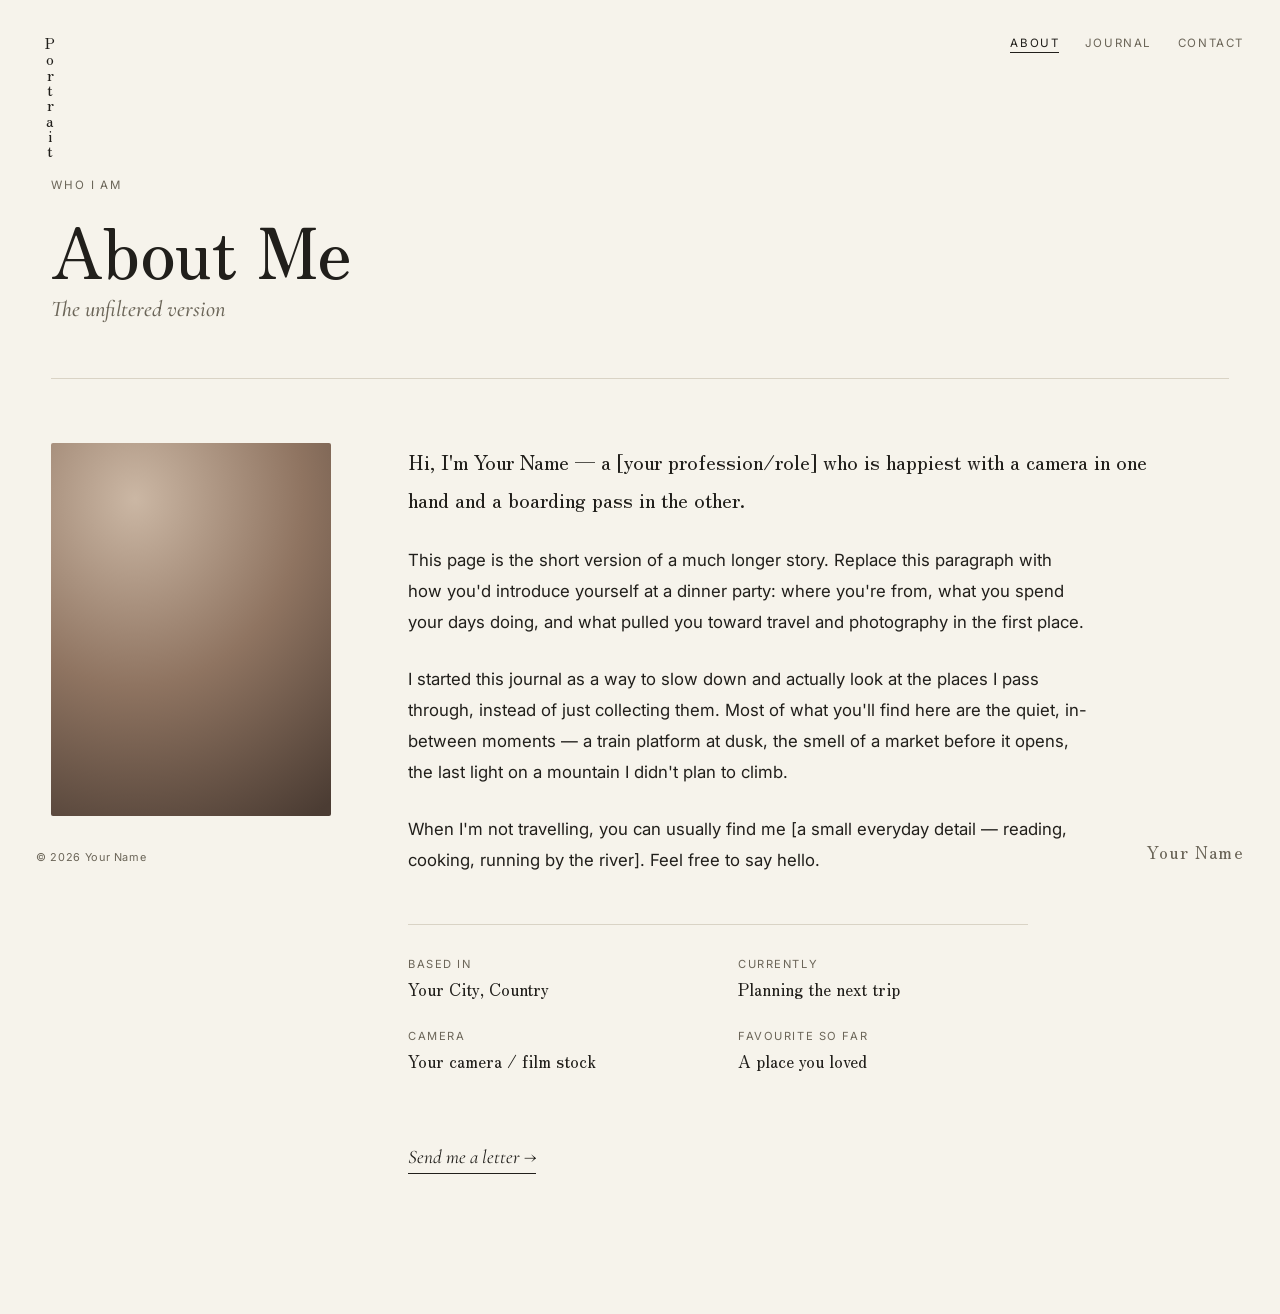
==== about.html @ de886bbc "Upload website file" ====
<!DOCTYPE html>
<html lang="en">
<head>
<meta charset="UTF-8">
<meta name="viewport" content="width=device-width, initial-scale=1.0">
<title>About Me — Your Name</title>
<link rel="stylesheet" href="styles.css">
<style>
  .site-mark span:first-child{ color: var(--ink); }

  .about-body{ padding: 0 0 140px; }

  .about-grid{
    display: grid;
    grid-template-columns: 280px 1fr;
    gap: clamp(32px, 6vw, 80px);
    padding: 0 var(--gap) 0;
  }

  .about-portrait{
    aspect-ratio: 3 / 4;
    border-radius: 2px;
    background-image: radial-gradient(120% 100% at 30% 15%, #cbb7a4 0%, #8f7461 50%, #4b3c33 100%);
    position: sticky;
    top: 140px;
    align-self: start;
  }

  .about-copy p{
    font-size: 1.05rem;
    line-height: 1.85;
    max-width: 62ch;
    color: var(--ink);
    margin: 0 0 26px;
  }
  .about-copy p:first-child{
    font-family: var(--serif);
    font-size: clamp(1.15rem, 1.6vw, 1.3rem);
    color: var(--ink);
  }

  .facts{
    margin-top: 48px;
    display: grid;
    grid-template-columns: repeat(2, minmax(0,1fr));
    gap: 28px 40px;
    max-width: 62ch;
    padding-top: 32px;
    border-top: 1px solid var(--line);
  }
  .facts dt{
    font-size: 0.7rem;
    letter-spacing: 0.14em;
    text-transform: uppercase;
    color: var(--ink-soft);
    margin-bottom: 6px;
  }
  .facts dd{
    margin: 0;
    font-family: var(--serif);
    font-size: 1.05rem;
  }

  .about-cta{
    margin-top: 56px;
    display: inline-flex;
    align-items: center;
    gap: 12px;
    font-family: var(--script);
    font-style: italic;
    font-size: 1.2rem;
    border-bottom: 1px solid var(--ink);
    padding-bottom: 4px;
    transition: color .25s ease, border-color .25s ease;
  }
  .about-cta:hover{ color: var(--accent-dusk); border-color: var(--accent-dusk); }

  @media (max-width: 760px){
    .about-grid{ grid-template-columns: 1fr; }
    .about-portrait{ position: static; max-width: 260px; }
    .facts{ grid-template-columns: 1fr; }
  }
</style>
</head>
<body>

  <div class="site-mark" aria-hidden="true"><span>Portrait</span></div>

  <nav class="top-nav">
    <a href="about.html" aria-current="page">About</a>
    <a href="journal.html">Journal</a>
    <a href="contact.html">Contact</a>
  </nav>

  <header class="page-hero">
    <span class="eyebrow">Who I Am</span>
    <h1>About Me<span class="romaji">The unfiltered version</span></h1>
  </header>

  <hr class="divider">

  <section class="about-body">
    <div class="about-grid" style="margin-top:64px;">
      <div class="about-portrait" role="img" aria-label="Portrait placeholder — replace with your own photo"></div>

      <div class="about-copy">
        <p>Hi, I'm Your Name — a [your profession/role] who is happiest with a camera in one hand and a boarding pass in the other.</p>
        <p>This page is the short version of a much longer story. Replace this paragraph with how you'd introduce yourself at a dinner party: where you're from, what you spend your days doing, and what pulled you toward travel and photography in the first place.</p>
        <p>I started this journal as a way to slow down and actually look at the places I pass through, instead of just collecting them. Most of what you'll find here are the quiet, in-between moments — a train platform at dusk, the smell of a market before it opens, the last light on a mountain I didn't plan to climb.</p>
        <p>When I'm not travelling, you can usually find me [a small everyday detail — reading, cooking, running by the river]. Feel free to say hello.</p>

        <dl class="facts">
          <div>
            <dt>Based in</dt>
            <dd>Your City, Country</dd>
          </div>
          <div>
            <dt>Currently</dt>
            <dd>Planning the next trip</dd>
          </div>
          <div>
            <dt>Camera</dt>
            <dd>Your camera / film stock</dd>
          </div>
          <div>
            <dt>Favourite so far</dt>
            <dd>A place you loved</dd>
          </div>
        </dl>

        <a class="about-cta" href="contact.html">Send me a letter →</a>
      </div>
    </div>
  </section>

  <div class="wordmark">Your&nbsp;Name</div>
  <div class="footnote">&copy; 2026 Your Name</div>

</body>
</html>
---- styles.css ----
@import url('https://fonts.googleapis.com/css2?family=Cormorant+Garamond:ital,wght@0,400;0,500;1,400;1,500&family=Zen+Old+Mincho:wght@400;500;700&family=Inter:wght@400;500;600&display=swap');

/* ---------- Tokens ---------- */
:root{
  --paper: #F6F3EB;
  --paper-deep: #EFEADC;
  --ink: #211F1B;
  --ink-soft: #6B6558;
  --line: #D9D3C5;
  --accent-dusk: #4C5B6B;   /* twilight sky, used for links / hover states */
  --accent-stamp: #A13D2E;  /* postmark ink, used sparingly */
  --shadow: rgba(33,31,27,0.10);

  --serif: "Zen Old Mincho", serif;
  --script: "Cormorant Garamond", serif;
  --sans: "Inter", sans-serif;

  --gap: clamp(24px, 4vw, 64px);
}

*{ box-sizing: border-box; }
html{ scroll-behavior: smooth; }

body{
  margin:0;
  background: var(--paper);
  color: var(--ink);
  font-family: var(--sans);
  -webkit-font-smoothing: antialiased;
}

a{ color: inherit; text-decoration: none; }

::selection{ background: var(--accent-dusk); color: var(--paper); }

/* ---------- Site chrome (shared on inner pages) ---------- */
.site-mark{
  position: fixed;
  top: clamp(20px, 3vw, 36px);
  left: clamp(20px, 3vw, 36px);
  font-family: var(--serif);
  font-size: 0.95rem;
  line-height: 1.7;
  letter-spacing: 0.02em;
  z-index: 40;
  writing-mode: vertical-rl;
  text-orientation: upright;
}

.site-mark span{ display:block; }

.top-nav{
  position: fixed;
  top: clamp(20px, 3vw, 36px);
  right: clamp(20px, 3vw, 36px);
  z-index: 40;
  display: flex;
  gap: clamp(16px, 2vw, 32px);
  font-family: var(--sans);
  font-size: 0.72rem;
  letter-spacing: 0.14em;
  text-transform: uppercase;
}

.top-nav a{
  color: var(--ink-soft);
  border-bottom: 1px solid transparent;
  padding-bottom: 2px;
  transition: color .25s ease, border-color .25s ease;
}
.top-nav a:hover,
.top-nav a[aria-current="page"]{
  color: var(--ink);
  border-color: var(--ink);
}

.wordmark{
  position: fixed;
  bottom: clamp(20px, 3vw, 36px);
  right: clamp(20px, 3vw, 36px);
  font-family: var(--serif);
  font-size: 1.1rem;
  letter-spacing: 0.08em;
  z-index: 40;
  color: var(--ink-soft);
}

.footnote{
  position: fixed;
  bottom: clamp(20px, 3vw, 36px);
  left: clamp(20px, 3vw, 36px);
  font-size: 0.68rem;
  letter-spacing: 0.06em;
  color: var(--ink-soft);
  z-index: 40;
}

/* ---------- Postmark signature element ---------- */
.postmark{
  --size: 108px;
  position: relative;
  width: var(--size);
  height: var(--size);
  border-radius: 50%;
  border: 1px solid var(--accent-stamp);
  display: flex;
  align-items: center;
  justify-content: center;
  color: var(--accent-stamp);
  flex-shrink: 0;
  opacity: 0.85;
}
.postmark::before{
  content: "";
  position: absolute;
  inset: 6px;
  border: 1px solid var(--accent-stamp);
  border-radius: 50%;
  opacity: 0.6;
}
.postmark-text{
  font-family: var(--sans);
  font-size: 0.56rem;
  letter-spacing: 0.12em;
  text-align: center;
  line-height: 1.5;
  text-transform: uppercase;
}
.postmark-date{
  font-family: var(--script);
  font-style: italic;
  font-size: 0.95rem;
  display: block;
}

@keyframes stamp-in{
  0%{ transform: scale(1.6) rotate(-14deg); opacity: 0; }
  60%{ transform: scale(0.94) rotate(-4deg); opacity: 1; }
  100%{ transform: scale(1) rotate(-6deg); opacity: 0.85; }
}
.postmark{ animation: stamp-in 0.9s cubic-bezier(.2,.7,.3,1) both; animation-delay: .3s; }

@media (prefers-reduced-motion: reduce){
  .postmark{ animation: none; }
  *{ scroll-behavior: auto !important; }
}

/* ---------- Utility ---------- */
.eyebrow{
  font-family: var(--sans);
  font-size: 0.72rem;
  letter-spacing: 0.16em;
  text-transform: uppercase;
  color: var(--ink-soft);
}

.rule{
  width: 1px;
  height: 100%;
  background: var(--line);
}

.container{
  max-width: 1120px;
  margin: 0 auto;
  padding: 0 var(--gap);
}

/* ---------- Inner-page hero ---------- */
.page-hero{
  min-height: 42vh;
  display: flex;
  flex-direction: column;
  justify-content: flex-end;
  padding: 160px var(--gap) 56px;
}
.page-hero .eyebrow{ margin-bottom: 18px; }
.page-hero h1{
  font-family: var(--serif);
  font-weight: 500;
  font-size: clamp(2.4rem, 6vw, 4.4rem);
  margin: 0;
  line-height: 1.1;
}
.page-hero .romaji{
  font-family: var(--script);
  font-style: italic;
  color: var(--ink-soft);
  font-size: clamp(1.1rem, 2vw, 1.4rem);
  margin-top: 10px;
  display: block;
}

hr.divider{
  border: none;
  border-top: 1px solid var(--line);
  margin: 0 var(--gap);
}

/* ---------- Single journal entry ---------- */
.entry-hero{
  height: 62vh;
  min-height: 380px;
  background-size: cover;
  background-position: center;
  position: relative;
  display: flex;
  align-items: flex-end;
}
.entry-hero::after{
  content:"";
  position: absolute;
  inset:0;
  background: linear-gradient(180deg, rgba(33,31,27,0.05) 40%, rgba(33,31,27,0.6) 100%);
}
.entry-hero-content{
  position: relative;
  z-index: 2;
  padding: 48px var(--gap) 44px;
  color: var(--paper);
}
.entry-hero-content .eyebrow{ color: rgba(246,243,235,0.75); }
.entry-hero-content h1{
  font-family: var(--serif);
  font-weight: 500;
  font-size: clamp(2rem, 5vw, 3.4rem);
  margin: 10px 0 8px;
}
.entry-hero-content .romaji{
  font-family: var(--script);
  font-style: italic;
  color: rgba(246,243,235,0.85);
}

.entry-article{
  max-width: 68ch;
  margin: 64px auto 0;
  padding: 0 var(--gap) 140px;
}
.entry-article p{
  font-size: 1.05rem;
  line-height: 1.9;
  margin: 0 0 26px;
}
.entry-article p:first-of-type::first-letter{
  font-family: var(--serif);
  font-size: 3.2rem;
  float: left;
  line-height: 0.8;
  padding: 6px 8px 0 0;
  color: var(--accent-dusk);
}
.entry-article figure{
  margin: 44px 0;
}
.entry-article .figure-block{
  aspect-ratio: 16/10;
  background-size: cover;
  background-position: center;
  border-radius: 2px;
}
.entry-article figcaption{
  margin-top: 10px;
  font-size: 0.78rem;
  color: var(--ink-soft);
  letter-spacing: 0.02em;
}

.entry-back{
  display: inline-flex;
  align-items: center;
  gap: 8px;
  margin-top: 24px;
  font-family: var(--script);
  font-style: italic;
  font-size: 1.05rem;
  border-bottom: 1px solid var(--ink);
  padding-bottom: 3px;
  transition: color .25s ease, border-color .25s ease;
}
.entry-back:hover{ color: var(--accent-dusk); border-color: var(--accent-dusk); }
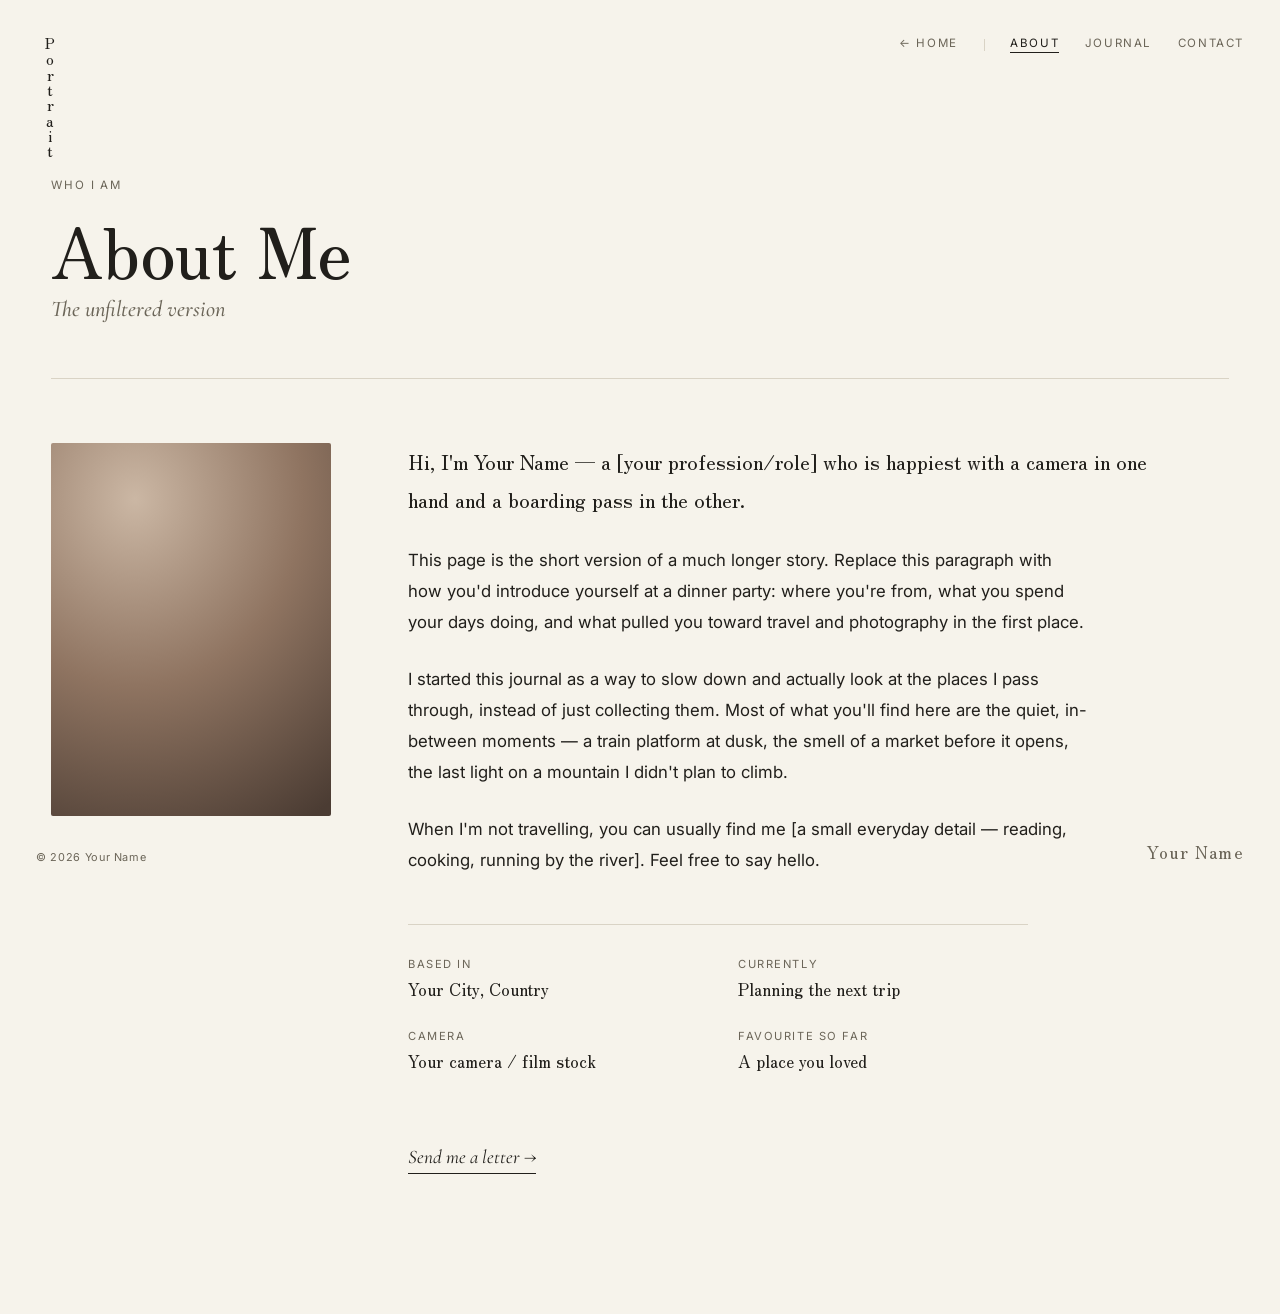
==== commit 4b6af2d5: "Add files via upload" ====
--- a/about.html
+++ b/about.html
@@ -87,6 +87,8 @@
   <div class="site-mark" aria-hidden="true"><span>Portrait</span></div>
 
   <nav class="top-nav">
+    <a href="index.html">← Home</a>
+    <span class="nav-divider"></span>
     <a href="about.html" aria-current="page">About</a>
     <a href="journal.html">Journal</a>
     <a href="contact.html">Contact</a>
--- a/styles.css
+++ b/styles.css
@@ -73,6 +73,12 @@
   color: var(--ink);
   border-color: var(--ink);
 }
+.top-nav .nav-divider{
+  width: 1px;
+  height: 12px;
+  background: var(--line);
+  align-self: center;
+}
 
 .wordmark{
   position: fixed;
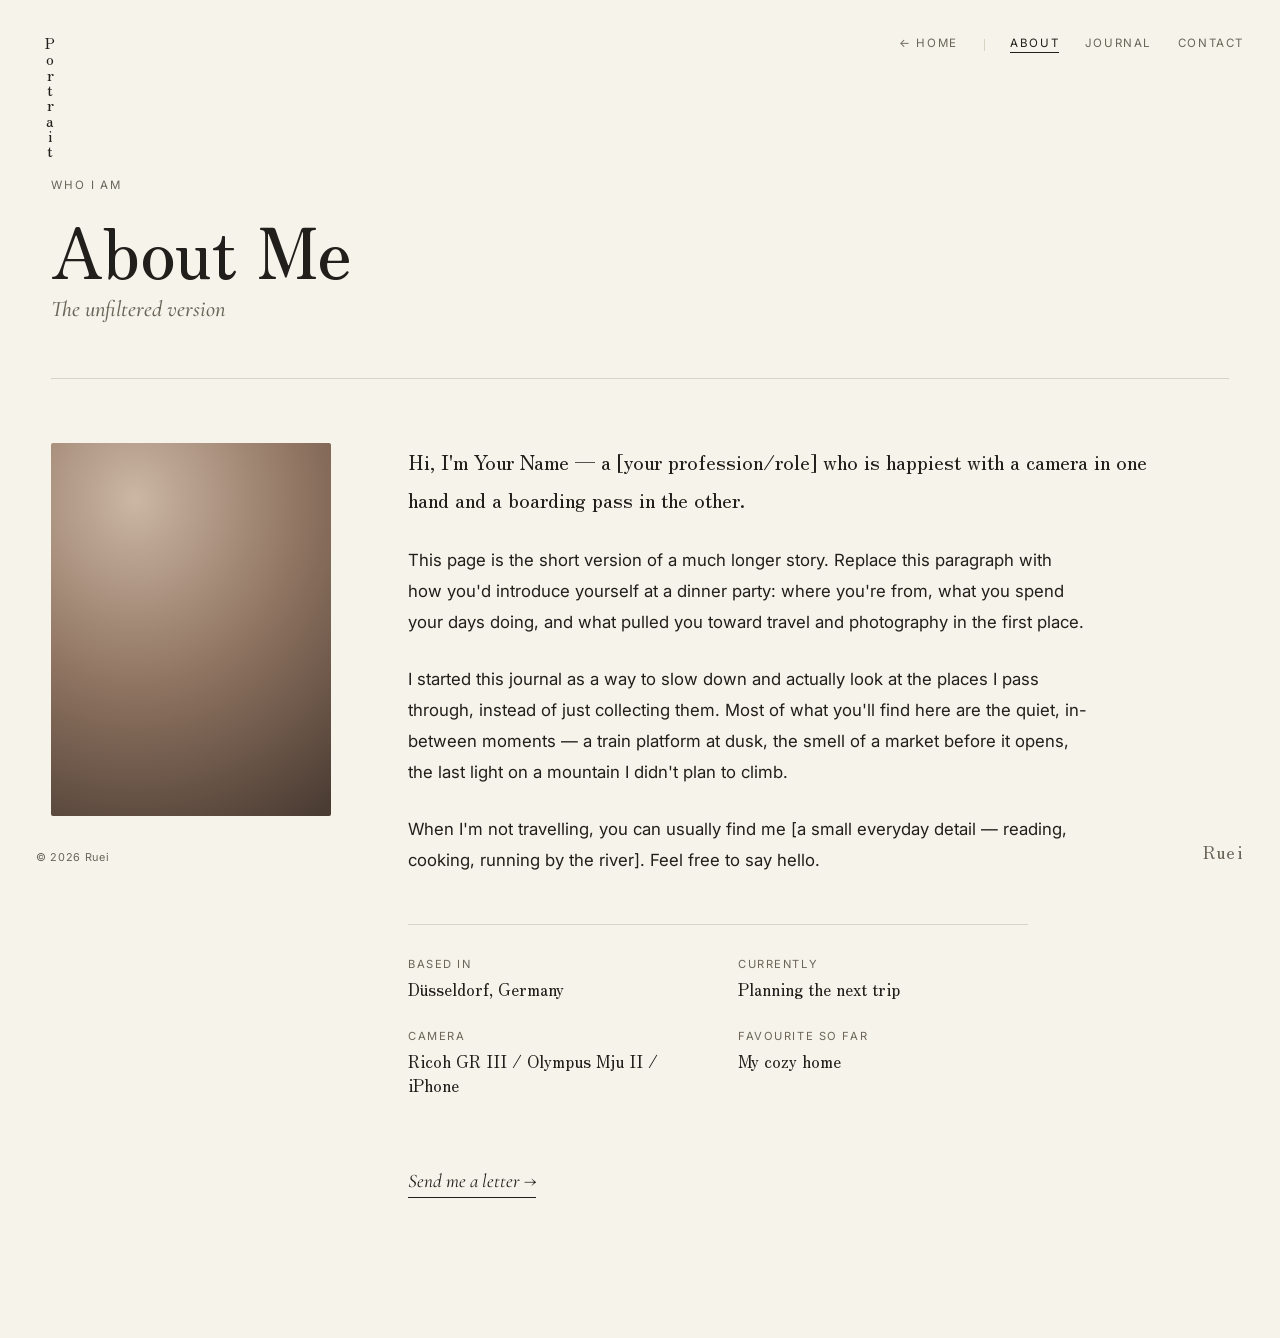
==== commit ebda0244: "Update location and personal details in about.html" ====
--- a/about.html
+++ b/about.html
@@ -3,7 +3,7 @@
 <head>
 <meta charset="UTF-8">
 <meta name="viewport" content="width=device-width, initial-scale=1.0">
-<title>About Me — Your Name</title>
+<title>About Me - Ruei</title>
 <link rel="stylesheet" href="styles.css">
 <style>
   .site-mark span:first-child{ color: var(--ink); }
@@ -114,7 +114,7 @@
         <dl class="facts">
           <div>
             <dt>Based in</dt>
-            <dd>Your City, Country</dd>
+            <dd>Düsseldorf, Germany</dd>
           </div>
           <div>
             <dt>Currently</dt>
@@ -122,11 +122,11 @@
           </div>
           <div>
             <dt>Camera</dt>
-            <dd>Your camera / film stock</dd>
+            <dd>Ricoh GR III / Olympus Mju II / iPhone</dd>
           </div>
           <div>
             <dt>Favourite so far</dt>
-            <dd>A place you loved</dd>
+            <dd>My cozy home</dd>
           </div>
         </dl>
 
@@ -135,8 +135,8 @@
     </div>
   </section>
 
-  <div class="wordmark">Your&nbsp;Name</div>
-  <div class="footnote">&copy; 2026 Your Name</div>
+  <div class="wordmark">Ruei</div>
+  <div class="footnote">&copy; 2026 Ruei</div>
 
 </body>
 </html>
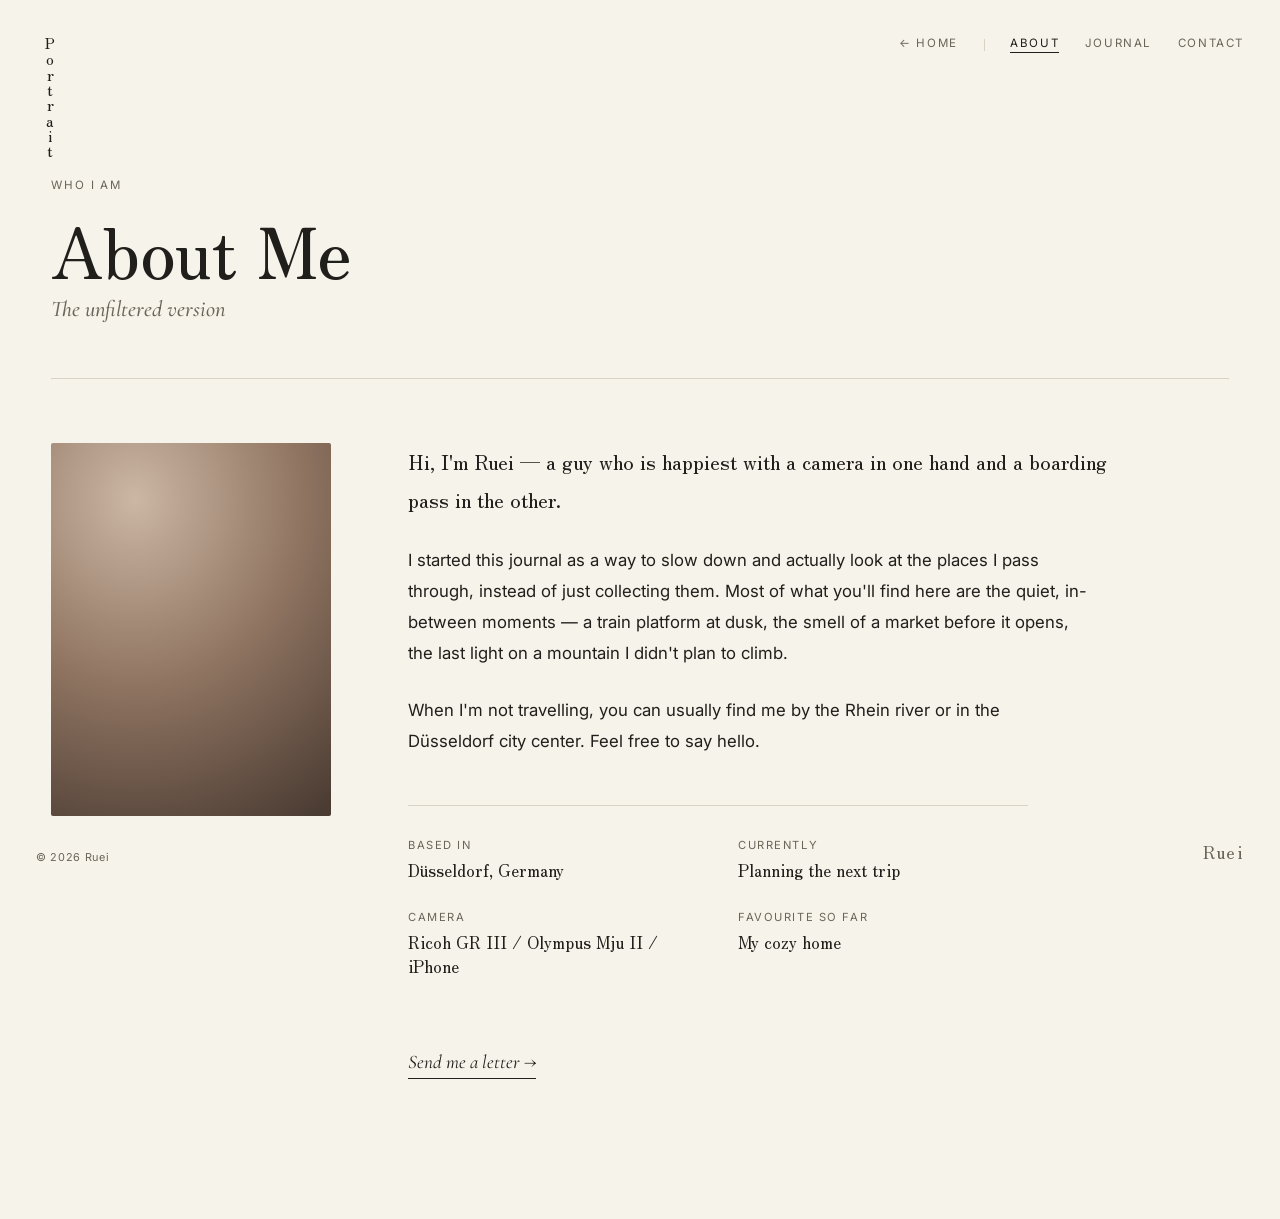
==== commit d98c7b1b: "Revise about section with personal details Updated personal introduction and location details." ====
--- a/about.html
+++ b/about.html
@@ -106,10 +106,9 @@
       <div class="about-portrait" role="img" aria-label="Portrait placeholder — replace with your own photo"></div>
 
       <div class="about-copy">
-        <p>Hi, I'm Your Name — a [your profession/role] who is happiest with a camera in one hand and a boarding pass in the other.</p>
-        <p>This page is the short version of a much longer story. Replace this paragraph with how you'd introduce yourself at a dinner party: where you're from, what you spend your days doing, and what pulled you toward travel and photography in the first place.</p>
+        <p>Hi, I'm Ruei — a guy who is happiest with a camera in one hand and a boarding pass in the other.</p>
         <p>I started this journal as a way to slow down and actually look at the places I pass through, instead of just collecting them. Most of what you'll find here are the quiet, in-between moments — a train platform at dusk, the smell of a market before it opens, the last light on a mountain I didn't plan to climb.</p>
-        <p>When I'm not travelling, you can usually find me [a small everyday detail — reading, cooking, running by the river]. Feel free to say hello.</p>
+        <p>When I'm not travelling, you can usually find me by the Rhein river or in the Düsseldorf city center. Feel free to say hello.</p>
 
         <dl class="facts">
           <div>
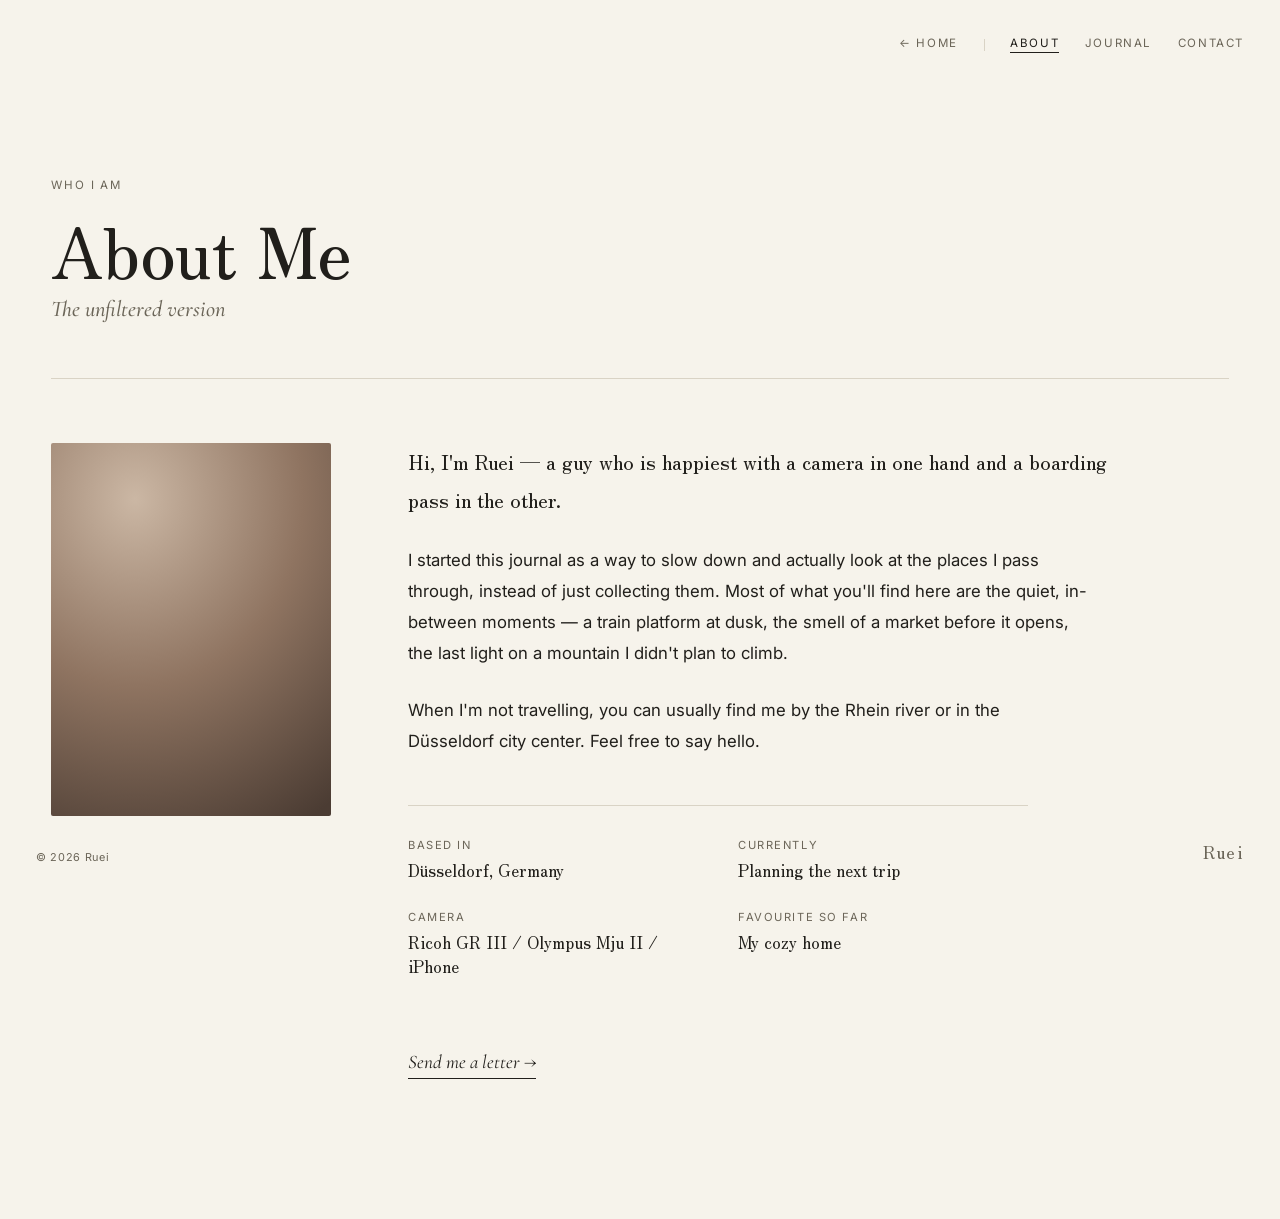
==== commit 697fe31d: "Update about.html" ====
--- a/about.html
+++ b/about.html
@@ -84,8 +84,6 @@
 </head>
 <body>
 
-  <div class="site-mark" aria-hidden="true"><span>Portrait</span></div>
-
   <nav class="top-nav">
     <a href="index.html">← Home</a>
     <span class="nav-divider"></span>
